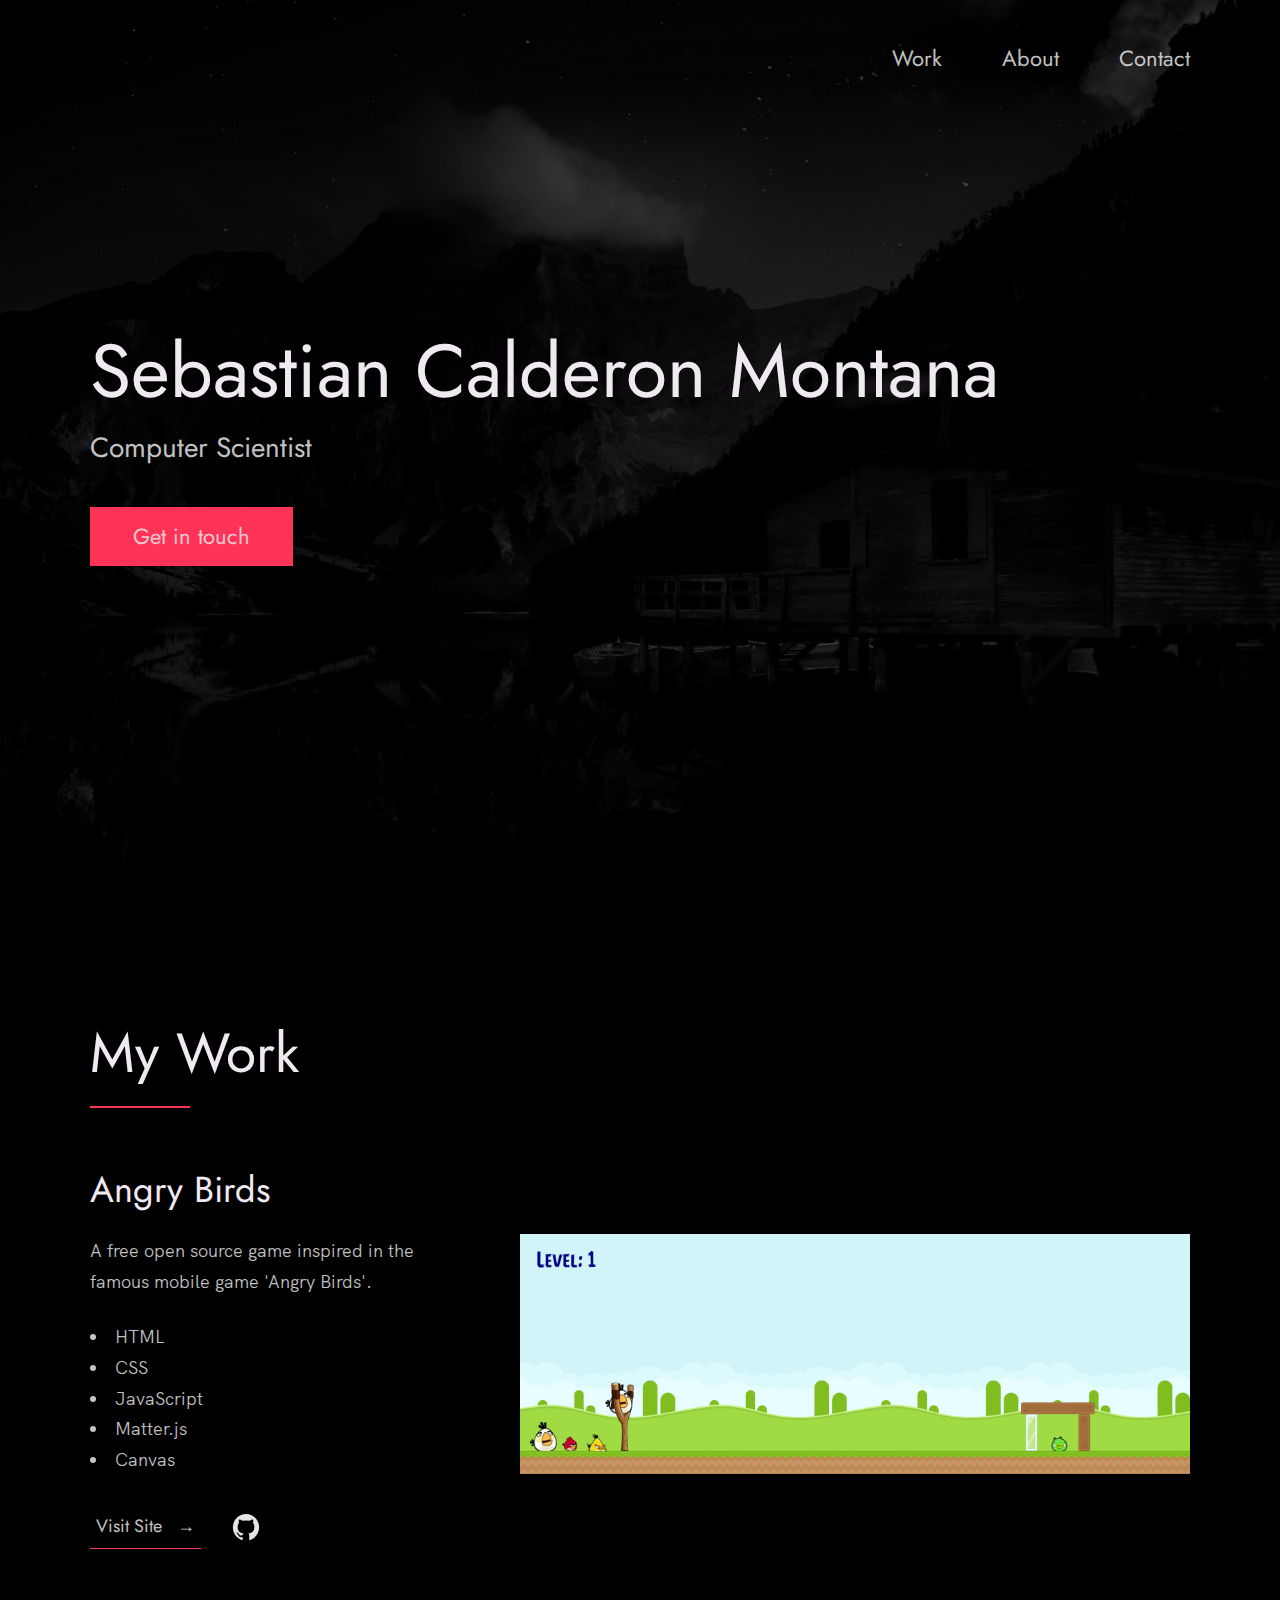
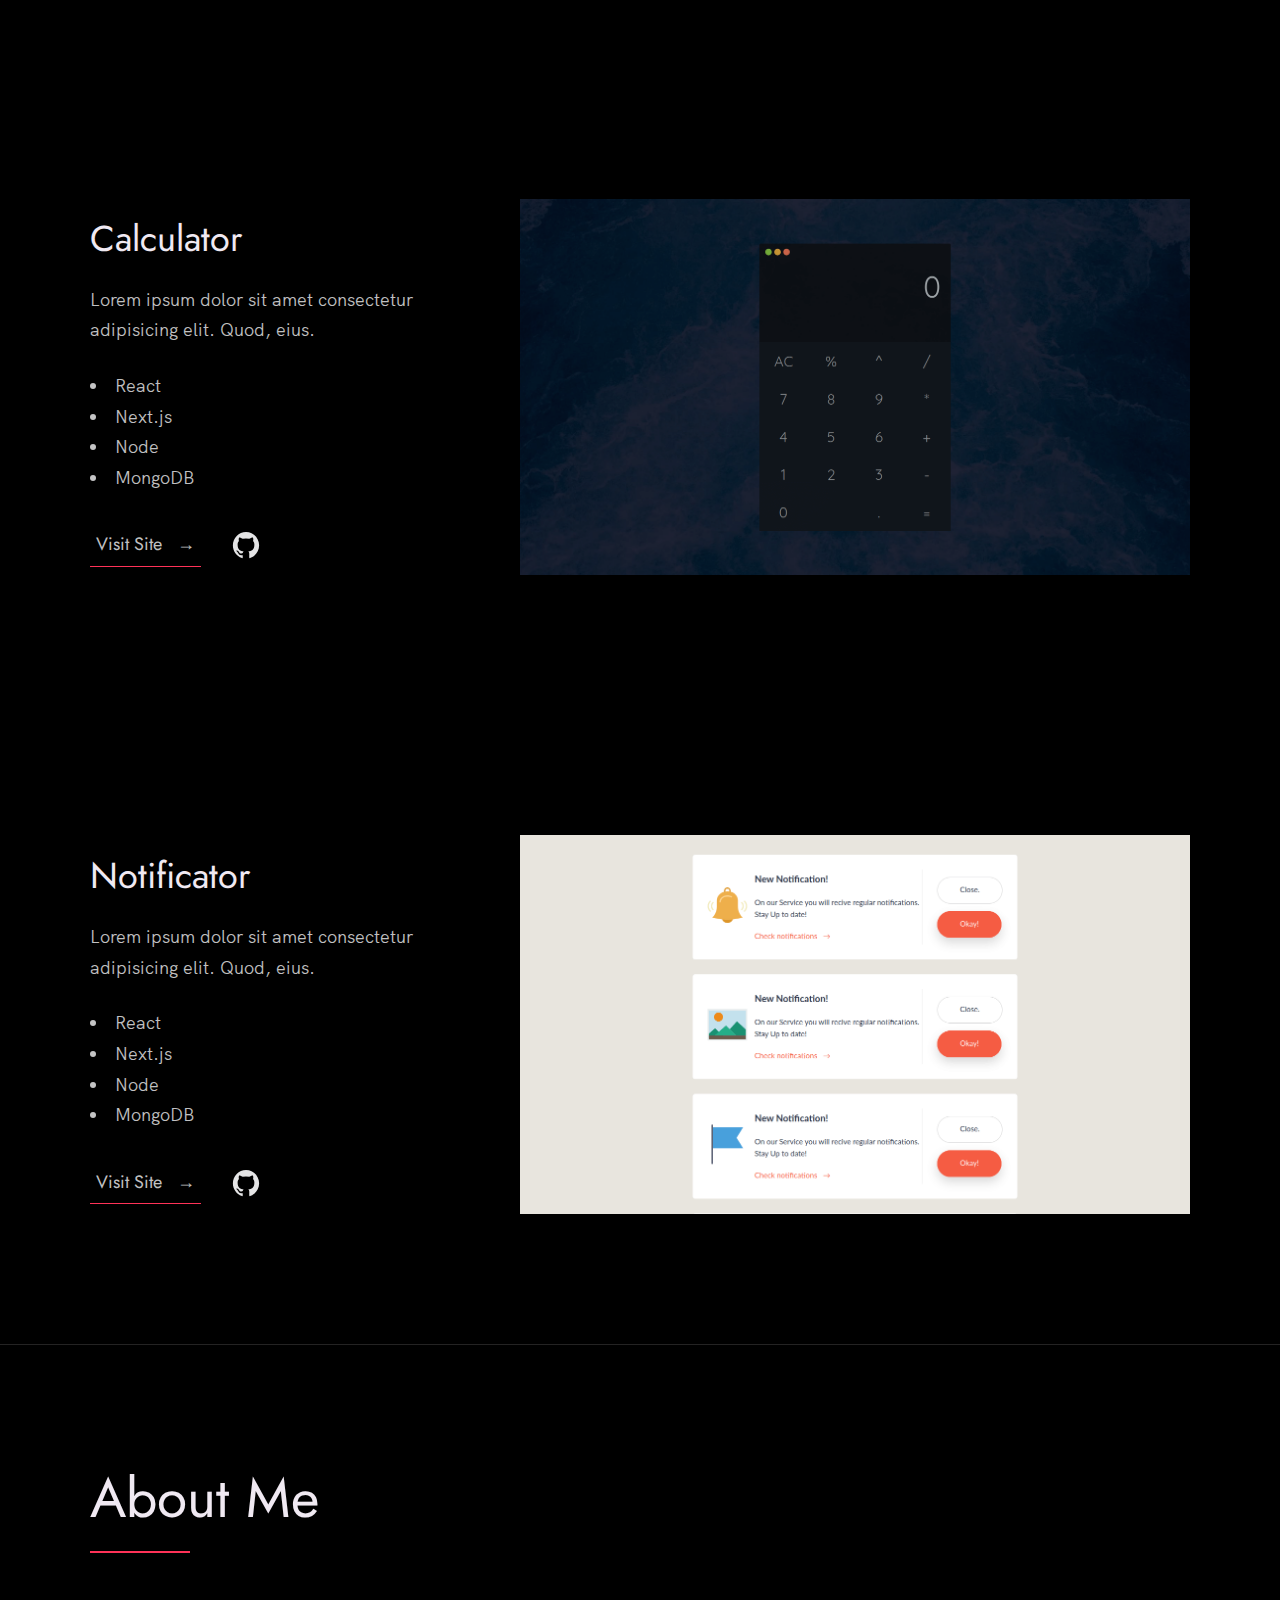
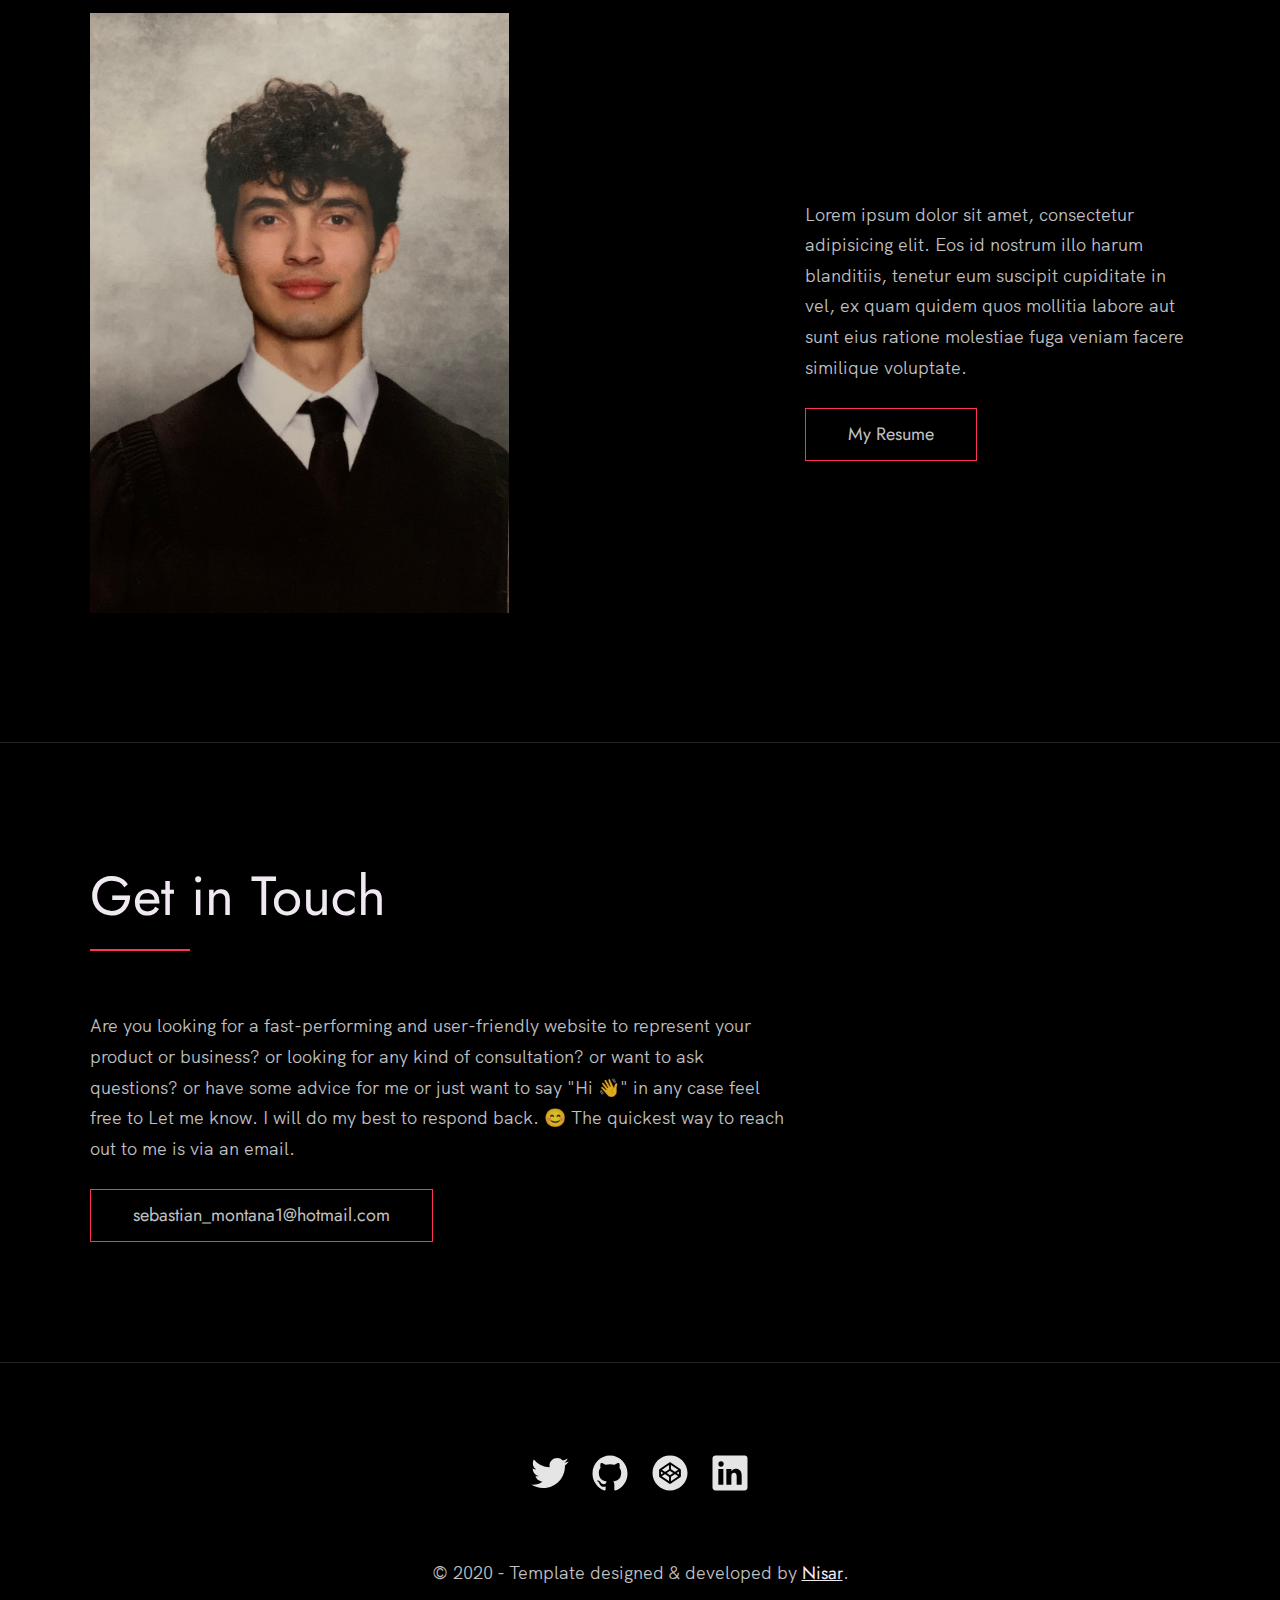
==== index.html @ 3c01c56a "portfolio started: -template chosen -first project is done" ====
<!-- 
  Hello 😊.

  This template is designed and developed by Nisar Hassan Naqvi
  for anyone to use for free or customize the way they like.

  Github Repo: https://github.com/nisarhassan12/portfolio-template/
  My Website: https://nisar.dev

  For business & inquires, contact me => syednisarhassan12@gmail.com
-->

<!--
  Follow the instructions written in comments to create your stunning portfolio
-->

<!DOCTYPE html>
<html lang="en">

<head>
  <meta charset="UTF-8" />
  <meta name="viewport" content="width=device-width, initial-scale=1.0" />
  <link rel="shortcut icon" type="image/png" href="./images/favicon.png" />

  <!-- Put your site title here -->
  <title>
    Sebastian Calderon Montana | Computer Scientist.
  </title>

  <meta name="description" content="Add small description of yourslef.">
  <!-- Add some coding keywords below, Ex: (React, CSS etc) -->
  <meta name="keywords" content="Put your name, skills and some coding keywords" />
  <link rel="stylesheet" href="index.css" />
</head>

<body>

  <!-- ***** Header ***** -->

  <header class="header" role="banner" id="top">
    <div class="row">
      <nav class="nav" role="navigation">
        <ul class="nav__items">
          <li class="nav__item"><a href="#work" class="nav__link">Work</a></li>
          <li class="nav__item">
            <a href="#about" class="nav__link">About</a>
          </li>
          <li class="nav__item">
            <a href="#contact" class="nav__link">Contact</a>
          </li>
        </ul>
      </nav>
    </div>
    <div class="header__text-box row">
      <div class="header__text">
        <h1 class="heading-primary">
          <!-- Replace the following name with your name -->
          <span>Sebastian Calderon Montana</span>
        </h1>
        <!-- Put a small paragraph about yourself -->
        <p>Computer Scientist</p>
        <a href="#contact" class="btn btn--pink">Get in touch</a>
      </div>
    </div>
  </header>

  <main role="main">

    <!-- ***** Work ***** -->

    <section class="work" id="work">
      <div class="row">
        <h2>My Work</h2>
        <div class="work__boxes">

          <!-- Each div with the work__box class is a project. -->

          <div class="work__box">
            <div class="work__text">
              <h3>Angry Birds</h3>
              <p>
                A free open source game inspired in the famous mobile game 'Angry Birds'.
              </p>
              <ul class="work__list">
                <li>HTML</li>
                <li>CSS</li>
                <li>JavaScript</li>
                <li>Matter.js</li>
                <li>Canvas</li>
              </ul>

              <div class="work__links">
                <a href="https://github.com/JAC-CS-Game-Programming-F24/5-angry-birds-sebas18pro/blob/main/README.md" target="_blank" class="link__text">
                  Visit Site <span>&rarr;</span>
                </a>
                <a href="https://github.com/JAC-CS-Game-Programming-F24/5-angry-birds-sebas18pro" title="View Source Code" target="_blank">
                  <img src="./images/github.svg" class="work__code" alt="GitHub">
                </a>
              </div>
            </div>
            <div class="work__image-box">
              <img src="./images/angrybirds/bird1.png" class="work__image" alt="Project 1" />
            </div>
          </div>

          <div class="work__box">
            <div class="work__text">
              <h3>Calculator</h3>
              <p>
                Lorem ipsum dolor sit amet consectetur adipisicing elit. Quod,
                eius.
              </p>
              <ul class="work__list">
                <li>React</li>
                <li>Next.js</li>
                <li>Node</li>
                <li>MongoDB</li>
              </ul>

              <div class="work__links">
                <a href="#" class="link__text">
                  Visit Site <span>&rarr;</span>
                </a>
                <a href="#">
                  <img src="./images/github.svg" class="work__code" title="View Source Code" alt="GitHub">
                </a>
              </div>
            </div>
            <div class="work__image-box">
              <img src="./images/project-2.png" class="work__image" alt="Project 2" />
            </div>
          </div>

          <div class="work__box">
            <div class="work__text">
              <h3>Notificator</h3>
              <p>
                Lorem ipsum dolor sit amet consectetur adipisicing elit. Quod,
                eius.
              </p>
              <ul class="work__list">
                <li>React</li>
                <li>Next.js</li>
                <li>Node</li>
                <li>MongoDB</li>
              </ul>

              <div class="work__links">
                <a href="#" class="link__text">
                  Visit Site <span>&rarr;</span>
                </a>
                <a href="#">
                  <img src="./images/github.svg" class="work__code" title="View Source Code" alt="GitHub">
                </a>
              </div>
            </div>
            <div class="work__image-box">
              <img src="./images/project-3.png" class="work__image" alt="Project 3" />
            </div>
          </div>
        </div>
      </div>
    </section>

   

    <!-- ***** About ***** -->

    <section class="about" id="about">
      <div class="row">
        <h2>About Me</h2>
        <div class="about__content">
          <div class="about__text">
            <!-- Replace the below paragraph with info about yourself -->
            <p>
              Lorem ipsum dolor sit amet, consectetur adipisicing elit. Eos id
              nostrum illo harum blanditiis, tenetur eum suscipit cupiditate
              in vel, ex quam quidem quos mollitia labore aut sunt eius
              ratione molestiae fuga veniam facere similique voluptate.
            </p>
            <!-- Provide a link to your resume -->
            <a href="#" class="btn">My Resume</a>
          </div>

          <div class="about__photo-container">
            <!-- Add a nice photo of yourself -->
            <img class="about__photo" src="./images/aboutme/sebas.jpg" alt="" height="600px"/>
          </div>
        </div>
      </div>
    </section>
  </main>

  <!-- ***** Contact ***** -->

  <section class="contact" id="contact">
    <div class="row">
      <h2>Get in Touch</h2>
      <div class="contact__info">
        <p>
          Are you looking for a fast-performing and user-friendly website to
          represent your product or business? or looking for any kind of
          consultation? or want to ask questions? or have some advice for me
          or just want to say "Hi 👋" in any case feel free to Let me know. I
          will do my best to respond back. 😊 The quickest way to reach out to
          me is via an email.
        </p>
        <!-- Replace the email with yours -->
        <a href="mailto:sebastian_montana1@hotmail.com" class="btn">sebastian_montana1@hotmail.com</a>
      </div>
    </div>
  </section>

  <!-- ***** Footer ***** -->

  <footer role="contentinfo" class="footer">
    <div class="row">
      <!-- Update the links to point to your accounts -->
      <ul class="footer__social-links">
        <li class="footer__social-link-item">
          <a href="https://twitter.com/nisarhassan12/" title="Link to Twitter Profile">
            <img src="./images/twitter.svg" class="footer__social-image" alt="Twitter">
          </a>
        </li>
        <li class="footer__social-link-item">
          <a href="https://github.com/nisarhassan12/" title="Link to Github Profile">
            <img src="./images/github.svg" class="footer__social-image" alt="Github">
          </a>
        </li>
        <li class="footer__social-link-item">
          <a href="https://codepen.io/nisar_hassan" title="Link to Codepen Profile">
            <img src="./images/codepen.svg" class="footer__social-image" alt="Codepen">
          </a>
        </li>
        <li class="footer__social-link-item">
          <a href=https://www.linkedin.com/in/nisar-hassan-naqvi-413466199/">
            <img src="./images/linkedin.svg" title="Link to Linkedin Profile" class="footer__social-image" alt="Linkedin">
          </a>
        </li>
      </ul>

      <!-- If you give me some credit by keeping the below paragraph, will be huge for me 😊 Thanks. -->
      <p>
        &copy; 2020 - Template designed & developed by <a href="https://nisar.dev" class="link">Nisar</a>.
      </p>
      <div class="footer__github-buttons">
        <iframe
          src="https://ghbtns.com/github-btn.html?user=nisarhassan12&repo=portfolio-template&type=watch&count=true"
          frameborder="0" scrolling="0" width="170" height="20" title="Watch Portfolio Template on GitHub">
        </iframe>
      </div>
    </div>
  </footer>

  <a href="#top" class="back-to-top" title="Back to Top">
    <img src="./images/arrow-up.svg" alt="Back to Top" class="back-to-top__image"/>
  </a>
  <script src="./index.js"></script>
</body>

</html>
---- index.css ----
/* --------------------------------------- */
/* ----- Basic Setup ----- */
/* --------------------------------------- */

@font-face {
    font-family: 'Hk Grotesk';
    font-style: normal;
    font-weight: 400;
    src: url('./fonts/HKGrotesk-Regular.woff') format('woff');
}

@font-face {
    font-family: 'Jost';
    font-style: normal;
    font-weight: 400;
    src: url('./fonts/Jost-Regular.ttf') format('woff');
}

* {
    margin: 0;
    padding: 0;
    box-sizing: inherit;
}

:root {
    --font-size-small: 1.8rem;
    --font-size-normal: 2.2rem;
    --font-size-medium: 2.8rem;
    --font-size-medium-1: 3.6rem;
    --font-size-large: 5.5rem;
    --font-size-huge: 7.5rem;
    --font-stack: 'Hk Grotesk', sans-serif;

    --line-height-normal: 1.7;
    --line-height-small: 1.2;

    --black: #000;
    --pink: #ff3258;
    --white: #f0e9f2;
    --white-1: #e5e5e6da;


    --container-max-width: 1180px;
    --container-normal-width: 800px;
    --container-medium-width: 700px; 
    --container-small-width: 500px;

    --gutter-huge: 12rem;
    --gutter-medium: 6rem;
    --gutter-normal: 3rem;
    --gutter-small-1: 2.5rem;
    --gutter-small: 2rem;

    --border-light: 1px solid rgb(36, 35, 35);
}

html {
    font-size: 62.5%; /* (16/10)*100 = 62.5% => 1rem = 10px */
    box-sizing: border-box;
    scroll-behavior: smooth;
}

@media(max-width: 1000px) {
    html {
        font-size: 52%;
    }
}

body {
    font-size: var(--font-size-small);
    font-family: var(--font-stack);
    font-weight: 400;
    color: var(--white-1);
    line-height: var(--line-height-normal);
    background: var(--black);
    overflow-x: hidden;
}

.row {
    max-width: var(--container-max-width);
    margin: 0 auto;
}

@media(max-width: 1340px) {
    .row {
        max-width: 1100px;
    }
}

@media(max-width: 1240px) {
    .row {
        padding: 0 var(--gutter-medium);
    }
}

@media(max-width: 600px) {
    .row {
        padding: 0 var(--gutter-normal);
    }
}

@media(max-width: 600px) {
    .row {
        padding: 0 var(--gutter-small);
    }
}

section {
    padding: var(--gutter-huge) 0;
    border-bottom: var(--border-light);
}

img {
    object-fit: contain;
    max-width: 100%;
}

/* --------------------------------------- */
/* ----- Headlines and Paragraphs ----- */
/* --------------------------------------- */

h1,
h2,
h3 {
    font-family: 'Jost', sans-serif;
    font-weight: 400;
    line-height: var(--line-height-small);
    color: var(--white);
}

.heading-primary {
    line-height: 1;
    font-size: var(--font-size-huge);
    font-weight: 400;
}

@media(max-width: 900px) {
    .heading-primary {
        font-size: 6.5rem;
    }
}

h2 {
    font-size: var(--font-size-large);
    margin-bottom: var(--gutter-medium);
}

h2::after {
    content: '';
    display: block;
    height: 2px;
    width: 10rem;
    background: var(--pink);
    margin: var(--gutter-small) 0;
}

h3 {
    font-size: var(--font-size-medium-1);
    margin-bottom: var(--gutter-small);
}

@media(max-width: 500px) {
    .heading-primary {
        font-size: var(--font-size-large);
    }

    h2 {
        font-size: var(--font-size-medium-1);
    }

    h3 {
        font-size: var(--font-size-medium);
    }
}

p {
    margin: var(--gutter-small-1) 0;
}

@media(max-width: 900px) {
    p { 
        max-width: var(--container-small-width);
    }
}

/* --------------------------------------- */
/* ----- Buttons and Links ----- */
/* --------------------------------------- */

a {
    color: var(--white);
    font-weight: 400;
    font-family: 'Jost', sans-serif;
    transition: all .2s;
    outline: 2px solid transparent;
}

::-moz-focus-inner {
    border: 0;
}

button:focus,
a:focus {
    outline: 2px solid var(--pink);
}

body:not(.user-is-tabbing) button:focus,
body:not(.user-is-tabbing) a:focus {
    outline: none;
}

.link:hover {
    color: var(--pink);
}

.btn {
    position: relative;
    display: inline-block;
    padding: 1rem 4.2rem;
    text-decoration: none;
    color: inherit;
    border: 1px solid  var(--pink);
    font-weight: 400;
}

.btn:focus {
    outline: none;
}

.btn::after {
    content: '';
    display: block;
    position: absolute;
    top: 0;
    left: 0;
    right: 100%;
    background: var(--white);
    height: 100%;
    z-index: -1;
    transition: all 0.2s cubic-bezier(1, 0.68, 0.16, 0.9);
}

.btn:hover::after,
.btn:focus::after {
    right: 0;
    background: var(--pink);
}

.btn--pink {
    background: var(--pink);
    transition: all 0.2s;
}

.btn--pink::after {
    display: none;
}

.btn--pink:hover,
.btn--pink:focus {
    background: transparent;
}

.link__text {
    position: relative;
    display: inline-block;
    padding: .6rem;
    color: inherit;
    text-decoration: none;
    border-bottom: 1px solid var(--pink);
}

.link__text::after {
    content: '';
    display: block;
    position: absolute;
    top: 0;
    left: 0;
    right: 100%;
    background: var(--white);
    height: 100%;
    z-index: -1;
    transition: all 0.2s cubic-bezier(1, 0.68, 0.16, 0.9);
}

.link__text:focus {
    outline: none;
}

.link__text:hover::after,
.link__text:focus:after {
    right: 0;
    background: var(--pink);
}

.link__text span {
    padding-left: 1rem;
    font-family: sans-serif;
}

/* ----- Back to Top ----- */

.back-to-top {
    position: fixed;
    bottom: 4rem;
    right: 4rem;
    display: flex;
    justify-content: center;
    align-items: center;
    height: 5.5rem;
    width: 5.5rem;
    background-color: var(--pink);
    border-radius: 50%;
    z-index: 10;
    visibility: hidden;
    transition: all .4s;
}

.back-to-top__image {
    height: 70%;
}

@media(max-width: 900px) {
    .back-to-top {
        right: 2rem;
    }
}

@media(max-width: 500px) {
    .back-to-top {
        right: 1rem;
    }
}

/* --------------------------------------- */
/* ----- Navigation ----- */
/* --------------------------------------- */

.nav {
    display: flex;
    justify-content: flex-end;
    padding: var(--gutter-normal) 0;
}

.nav__items {
    display: flex;
    list-style: none;
}

.nav__item:not(:last-child) {
    margin-right: var(--gutter-medium);
}

@media(max-width: 500px) {
    .nav {
        justify-content: center;
    }
}

@media(max-width: 400px) {
    .nav__item:not(:last-child) {
        margin-right: var(--gutter-normal);
    }
}

@media(max-width: 300px) {
    .nav {
        font-size: var(--font-size-small);
    }
}

.nav__link {
    position: relative;
    display: inline-block;
    padding: 1rem 0;
    text-decoration: none;
    color: inherit;
    transition: all .2s;
}

.nav__link::after {
    content: '';
    position: absolute;
    bottom: 0;
    left: 0;
    right: 100%;
    display: inline-block;
    height: 1rem;
    background: var(--white);
    transition: all 0.25s cubic-bezier(1, 0.68, 0.16, 0.9);
}

.nav__link:hover {
    color: var(--pink);
}

.nav__link:hover::after {
    right: 0;
    height: 2px;
    background: var(--pink);
}

/* --------------------------------------- */
/* ----- Header ----- */
/* --------------------------------------- */

.header {
    background: linear-gradient(rgba(0,0,0, .1), rgba(0,0,0, .4)), 
        url('./images/header.jpg');
    height: 100vh;
    background-size: cover;
    background-position: center;
    background-attachment: fixed;
    font-size: var(--font-size-normal);
}

.header__text {
    position: absolute;
    top: 50%;
    transform: translateY(-50%);
}

.header__text p {
    margin: 1.5rem 0 3.5rem;
    max-width: var(--container-medium-width);
    font-family: 'Jost', sans-serif;
    font-size: var(--font-size-medium);
}

@media(max-width: 500px) {
    .header {
        text-align: center;
    }

    .header__text p {
        transform: scale(.8);
    }
}

/* --------------------------------------- */
/* ----- Work ----- */
/* --------------------------------------- */

.work__box {
    display: flex;
    align-items: center;
}

@media(max-width: 900px) {
    .work__box {
        align-items: initial;
        flex-direction: column-reverse;
    }
}

.work__box:not(:last-child) {
    margin-bottom: 25rem;
}

@media(max-width: 500px) {
    .work__box:not(:last-child) {
        margin-bottom: 20rem;
    }
}

.work__links {
    display: flex;
    align-items: center;
}

.work__text {
    flex: 0 0 30%;
}

.work__list {
    /* list-style-type: square; */
    list-style-position: inside;
    margin-bottom: var(--gutter-normal);
}

.work__code {
    display: block;
    height: 3rem;
    margin-left: var(--gutter-normal);
    transition: all .3s;
}

.work__code:hover {
    transform: scale(1.2);
}

.work__image-box {
    margin-bottom: var(--gutter-normal);
}

@media(min-width: 901px) {
    .work__image-box {
        flex: 1;
        margin: 0 0 0 10rem;
    }
}

@media(max-width: 900px) {
    .work__code {
        height: 4rem;
    }
}

/* --------------------------------------- */
/* ----- Clients ----- */
/* --------------------------------------- */

.client__logos {
    display: flex;
    justify-content: space-between;
    filter: invert(100%) grayscale(100%) opacity(.8);
}

.client__logo {
    height: 6.5rem;
    max-width: 18rem;
}

@media(max-width: 1240px) {
    .client__logos {
        overflow-x: scroll;
        padding: var(--gutter-normal);
    }

    .client__logo:not(:last-of-type) {
        margin-right: var(--gutter-medium);
    }
}

/* --------------------------------------- */
/* ----- About ----- */
/* --------------------------------------- */

.about__content {
    display: flex;
    flex-direction: row-reverse;
    align-items: center;
}

@media(max-width: 900px) {
    .about__content {
        flex-direction: column-reverse;
        align-items: initial;
    }
}

.about__photo-container {
    margin-bottom: var(--gutter-normal);
}

@media(min-width: 901px) {
    .about__text {
        flex: 0 0 35%;
    }
    
    .about__photo-container {
        flex: 1;
        margin: 0 var(--gutter-huge) 0 0;
    }
}

/* --------------------------------------- */
/* ----- Contact ----- */
/* --------------------------------------- */

.contact__info {
    max-width: var(--container-medium-width);
}

/* --------------------------------------- */
/* ----- Footer ----- */
/* --------------------------------------- */

.footer {
    text-align: center;
    padding: var(--gutter-medium) 0 var(--gutter-normal);
}

.footer__social-links {
    display: flex;
    justify-content: center;
    padding: var(--gutter-normal) 0;
    list-style: none;
}

.footer__social-link-item:not(:last-of-type) {
    margin-right: var(--gutter-small);
}

.footer__social-image {
    height: 4rem;
}

.footer__github-buttons {
    display: flex;
    justify-content: center;
}

.footer__github-buttons iframe {
    height: 2.5rem;
    width: 84px;
    transform: translateY(3px);
}

@media(max-width: 500px) {
    .footer {
        padding: var(--gutter-medium) 0;
    } 
}
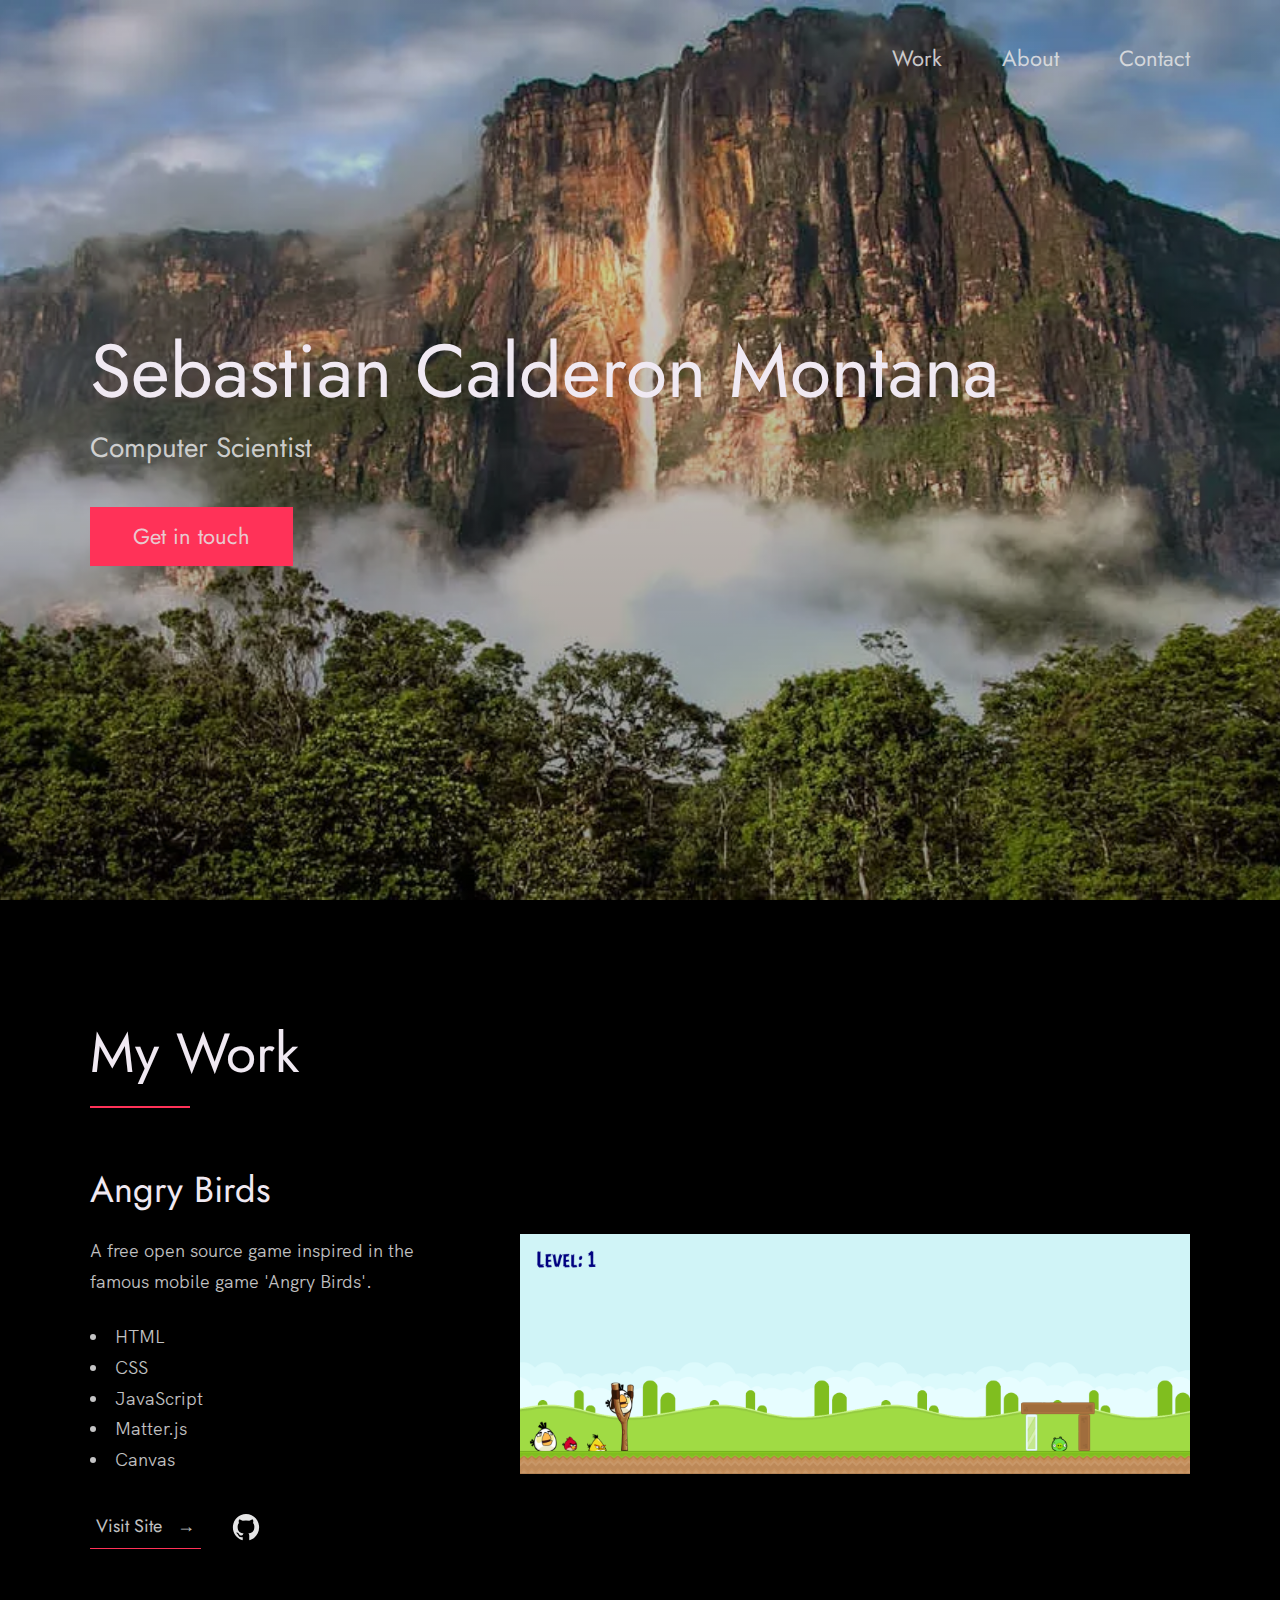
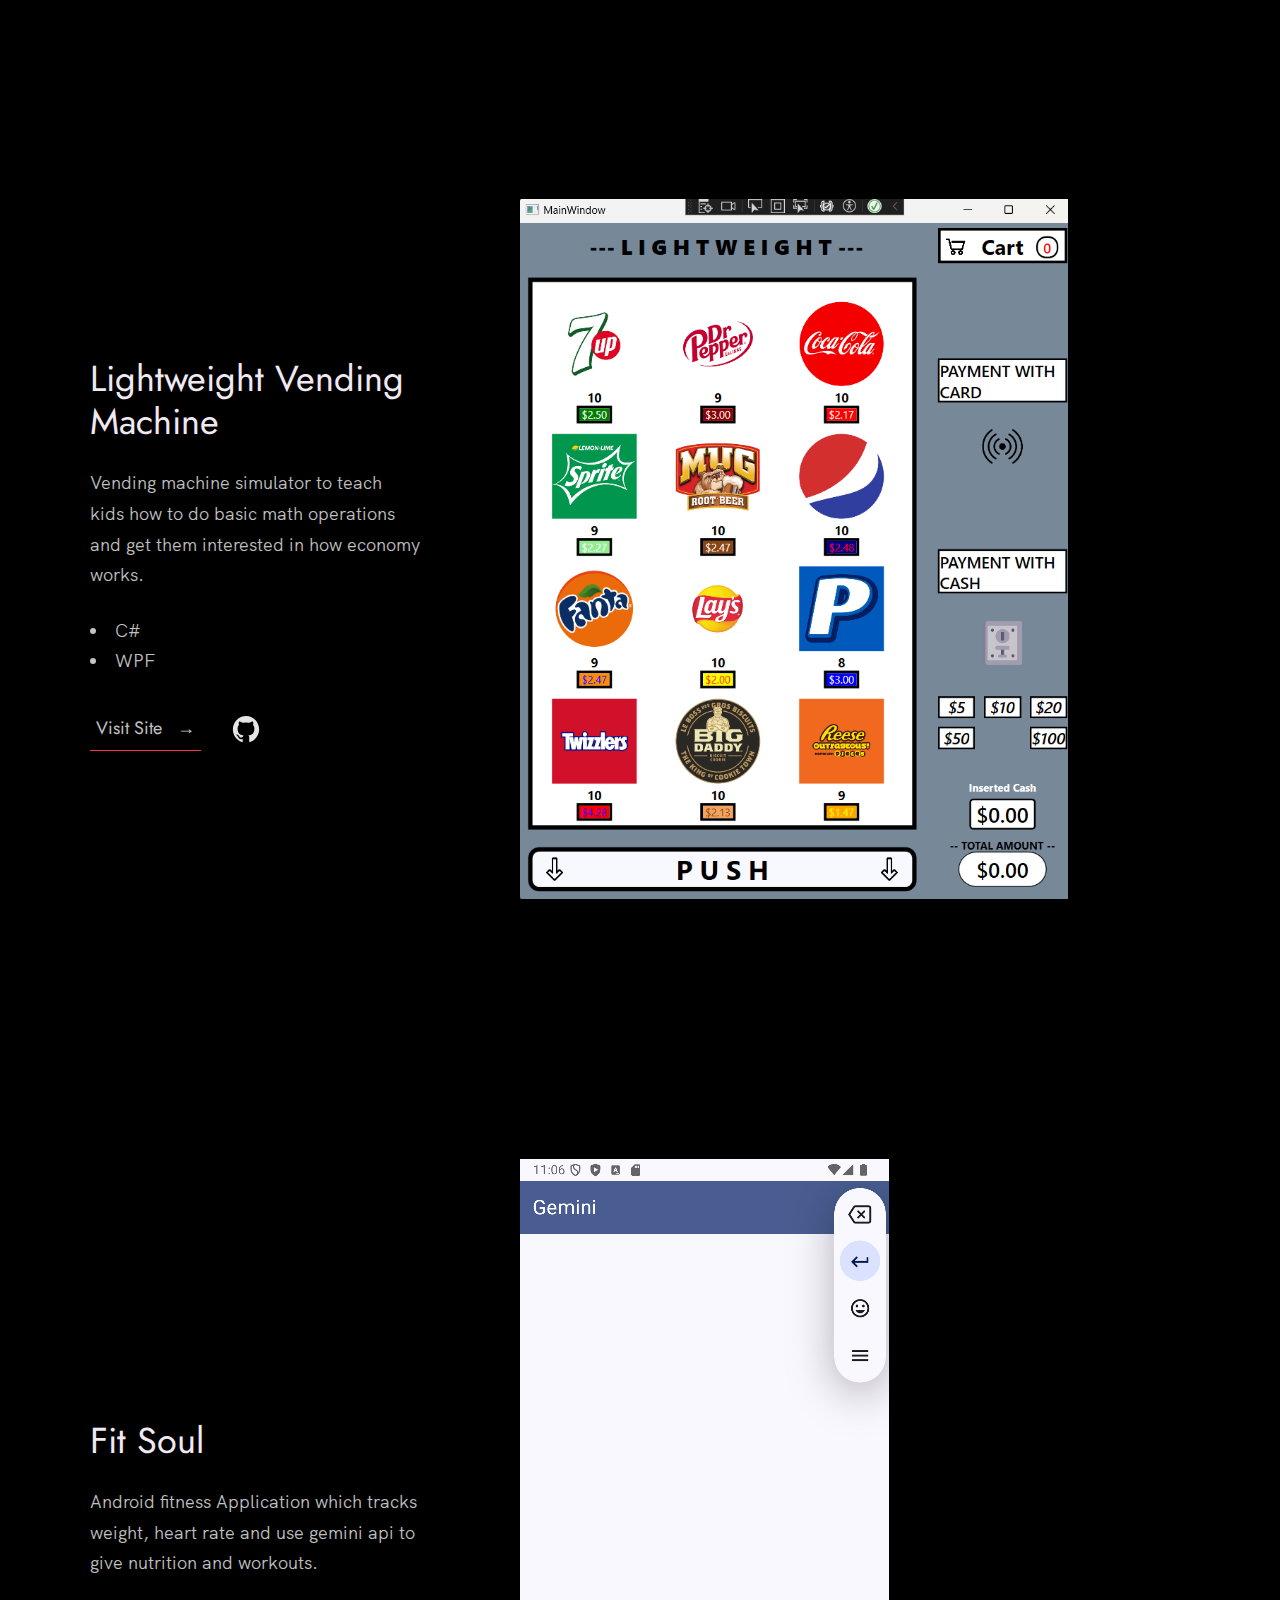
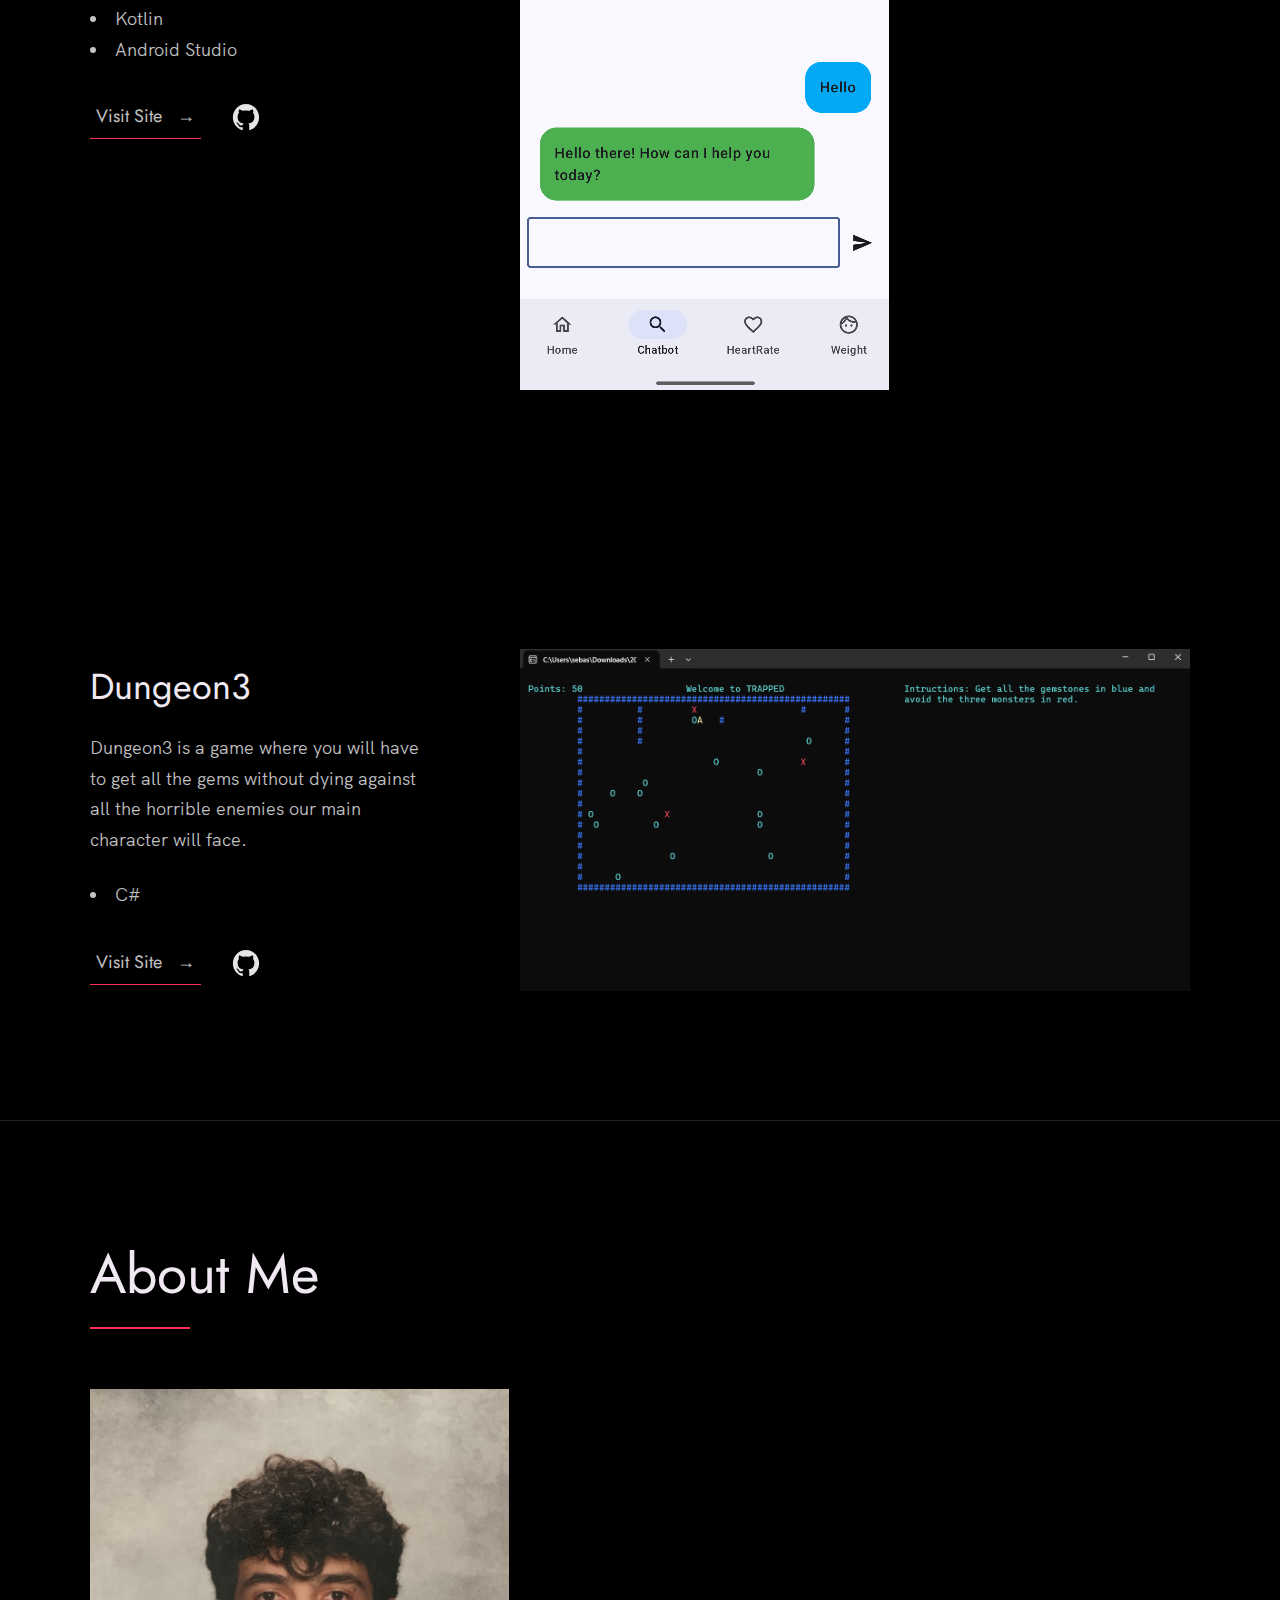
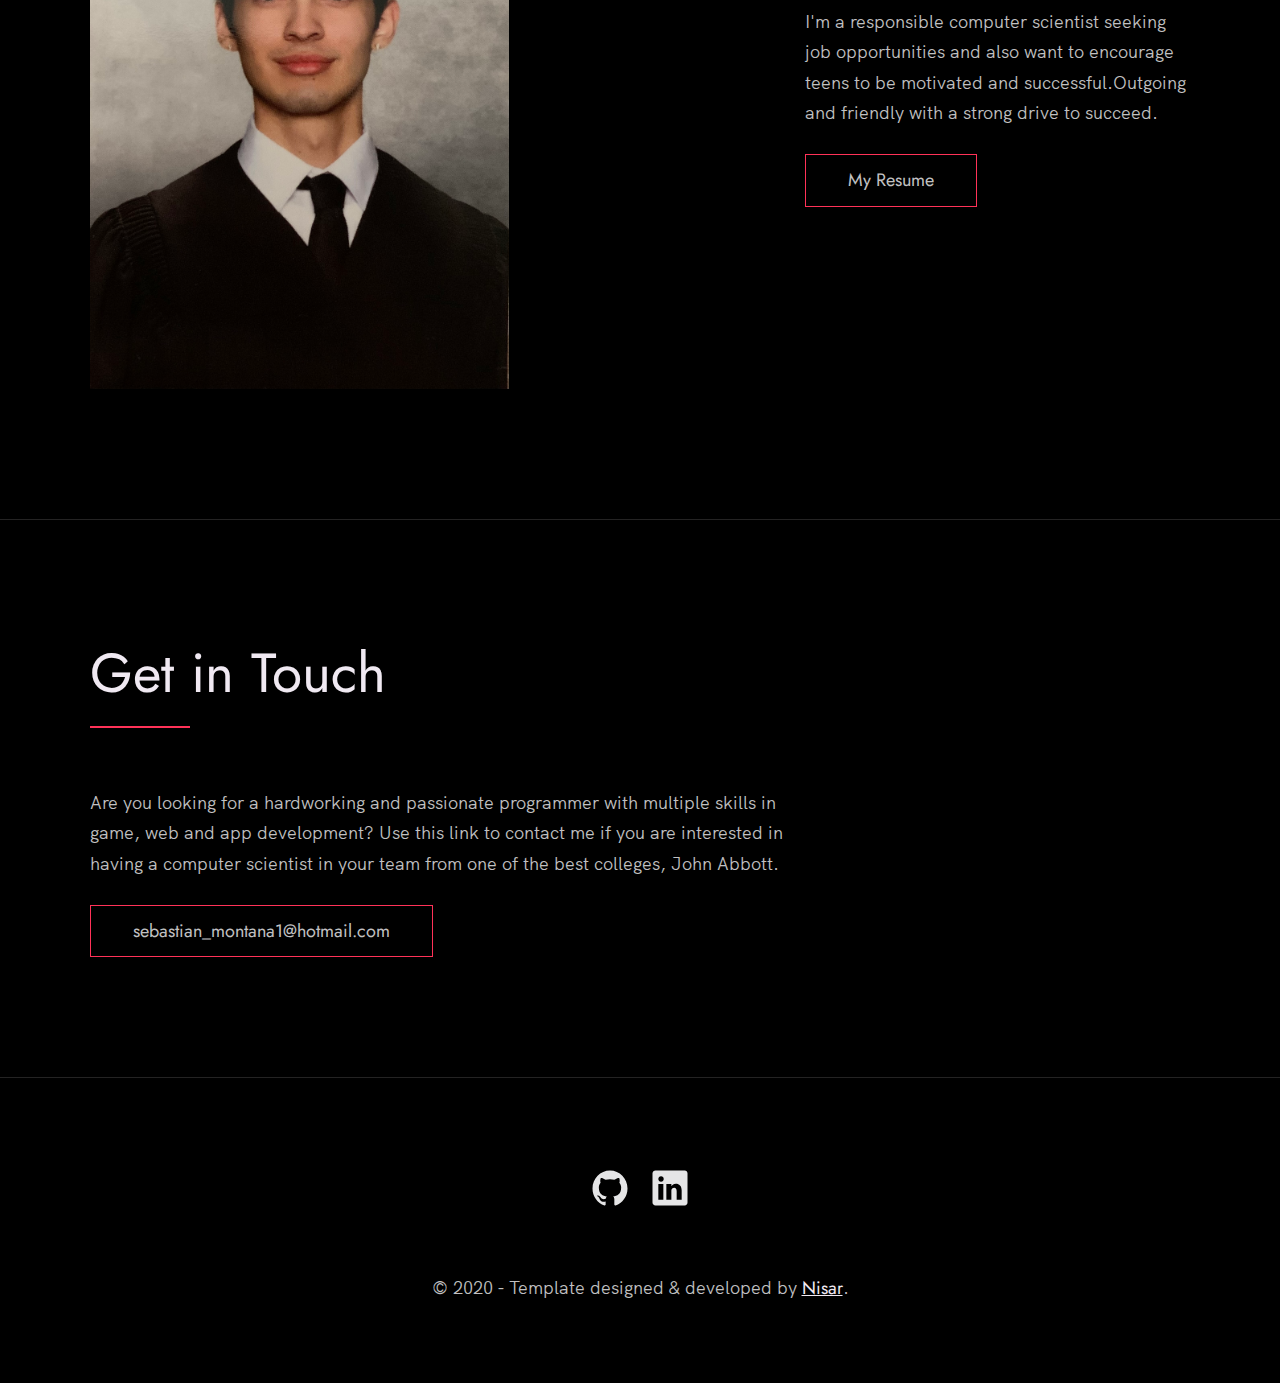
==== commit c9c3a41f: "portfolio is done" ====
--- a/index.html
+++ b/index.html
@@ -90,10 +90,10 @@
               </ul>
 
               <div class="work__links">
-                <a href="https://github.com/JAC-CS-Game-Programming-F24/5-angry-birds-sebas18pro/blob/main/README.md" target="_blank" class="link__text">
-                  Visit Site <span>&rarr;</span>
-                </a>
-                <a href="https://github.com/JAC-CS-Game-Programming-F24/5-angry-birds-sebas18pro" title="View Source Code" target="_blank">
+                <a href="https://github.com/sebas18pro/5-angry-birds-sebas18pro-main/blob/main/README.md" target="_blank" class="link__text">
+                  Visit Site <span>&rarr;</span>
+                </a>
+                <a href="https://github.com/sebas18pro/5-angry-birds-sebas18pro-main" title="View Source Code" target="_blank">
                   <img src="./images/github.svg" class="work__code" alt="GitHub">
                 </a>
               </div>
@@ -105,57 +105,76 @@
 
           <div class="work__box">
             <div class="work__text">
-              <h3>Calculator</h3>
-              <p>
-                Lorem ipsum dolor sit amet consectetur adipisicing elit. Quod,
-                eius.
-              </p>
-              <ul class="work__list">
-                <li>React</li>
-                <li>Next.js</li>
-                <li>Node</li>
-                <li>MongoDB</li>
-              </ul>
-
-              <div class="work__links">
-                <a href="#" class="link__text">
-                  Visit Site <span>&rarr;</span>
-                </a>
-                <a href="#">
+              <h3>Lightweight Vending Machine</h3>
+              <p>
+                Vending machine simulator to teach kids how to do basic math operations and get them interested in how economy works.
+              </p>
+              <ul class="work__list">
+                <li>C#</li>
+                <li>WPF</li>
+              </ul>
+
+              <div class="work__links">
+                <a href="https://github.com/sebas18pro/VendingMachineGUI/blob/master/README.md" class="link__text">
+                  Visit Site <span>&rarr;</span>
+                </a>
+                <a href="https://github.com/sebas18pro/VendingMachineGUI/tree/master">
                   <img src="./images/github.svg" class="work__code" title="View Source Code" alt="GitHub">
                 </a>
               </div>
             </div>
             <div class="work__image-box">
-              <img src="./images/project-2.png" class="work__image" alt="Project 2" />
-            </div>
-          </div>
-
-          <div class="work__box">
-            <div class="work__text">
-              <h3>Notificator</h3>
-              <p>
-                Lorem ipsum dolor sit amet consectetur adipisicing elit. Quod,
-                eius.
-              </p>
-              <ul class="work__list">
-                <li>React</li>
-                <li>Next.js</li>
-                <li>Node</li>
-                <li>MongoDB</li>
-              </ul>
-
-              <div class="work__links">
-                <a href="#" class="link__text">
-                  Visit Site <span>&rarr;</span>
-                </a>
-                <a href="#">
+              <img src="./images/vendingmachine/main1.png" class="work__image" alt="Project 2" height="700" />
+            </div>
+          </div>
+
+          <div class="work__box">
+            <div class="work__text">
+              <h3>Fit Soul</h3>
+              <p>
+                Android fitness Application which tracks weight, heart rate and use gemini api to give nutrition and workouts.
+              </p>
+              <ul class="work__list">
+                <li>Kotlin</li>
+                <li>Android Studio</li>
+              </ul>
+
+              <div class="work__links">
+                <a href="https://github.com/sebas18pro/Fit_Soul/blob/main/README.md" class="link__text">
+                  Visit Site <span>&rarr;</span>
+                </a>
+                <a href="https://github.com/sebas18pro/Fit_Soul">
                   <img src="./images/github.svg" class="work__code" title="View Source Code" alt="GitHub">
                 </a>
               </div>
             </div>
             <div class="work__image-box">
-              <img src="./images/project-3.png" class="work__image" alt="Project 3" />
+              <img src="./images/fitsoul/gemini.png" class="work__image" alt="Project 3" />
+            </div>
+          </div>
+
+
+          <div class="work__box">
+            <div class="work__text">
+              <h3>Dungeon3</h3>
+              <p>
+                Dungeon3 is a game where you will have to get all the gems without dying against all the horrible enemies our main character will face.
+              </p>
+              <ul class="work__list">
+                <li>C#</li>
+              </ul>
+
+              <div class="work__links">
+                <a href="https://github.com/sebas18pro/game3/tree/master" class="link__text">
+                  Visit Site <span>&rarr;</span>
+                </a>
+                <a href="https://github.com/sebas18pro/game3">
+                  <img src="./images/github.svg" class="work__code" title="View Source Code" alt="GitHub">
+                </a>
+              </div>
+            </div>
+            <div class="work__image-box">
+              <img src="./images/dungeon3/dun.png" class="work__image" alt="Project 4" />
             </div>
           </div>
         </div>
@@ -173,13 +192,10 @@
           <div class="about__text">
             <!-- Replace the below paragraph with info about yourself -->
             <p>
-              Lorem ipsum dolor sit amet, consectetur adipisicing elit. Eos id
-              nostrum illo harum blanditiis, tenetur eum suscipit cupiditate
-              in vel, ex quam quidem quos mollitia labore aut sunt eius
-              ratione molestiae fuga veniam facere similique voluptate.
+              I'm a responsible computer scientist seeking job opportunities and also want to encourage teens to be motivated and successful.Outgoing and friendly with a strong drive to succeed.
             </p>
             <!-- Provide a link to your resume -->
-            <a href="#" class="btn">My Resume</a>
+            <a href="CalderonSebastian(1).pdf" class="btn">My Resume</a>
           </div>
 
           <div class="about__photo-container">
@@ -198,12 +214,7 @@
       <h2>Get in Touch</h2>
       <div class="contact__info">
         <p>
-          Are you looking for a fast-performing and user-friendly website to
-          represent your product or business? or looking for any kind of
-          consultation? or want to ask questions? or have some advice for me
-          or just want to say "Hi 👋" in any case feel free to Let me know. I
-          will do my best to respond back. 😊 The quickest way to reach out to
-          me is via an email.
+          Are you looking for a hardworking and passionate programmer with multiple skills in game, web and app development? Use this link to contact me if you are interested in having a computer scientist in your team from one of the best colleges, John Abbott.
         </p>
         <!-- Replace the email with yours -->
         <a href="mailto:sebastian_montana1@hotmail.com" class="btn">sebastian_montana1@hotmail.com</a>
@@ -217,23 +228,15 @@
     <div class="row">
       <!-- Update the links to point to your accounts -->
       <ul class="footer__social-links">
+       
         <li class="footer__social-link-item">
-          <a href="https://twitter.com/nisarhassan12/" title="Link to Twitter Profile">
-            <img src="./images/twitter.svg" class="footer__social-image" alt="Twitter">
-          </a>
-        </li>
-        <li class="footer__social-link-item">
-          <a href="https://github.com/nisarhassan12/" title="Link to Github Profile">
+          <a href="https://github.com/sebas18pro" title="Link to Github Profile">
             <img src="./images/github.svg" class="footer__social-image" alt="Github">
           </a>
         </li>
+    
         <li class="footer__social-link-item">
-          <a href="https://codepen.io/nisar_hassan" title="Link to Codepen Profile">
-            <img src="./images/codepen.svg" class="footer__social-image" alt="Codepen">
-          </a>
-        </li>
-        <li class="footer__social-link-item">
-          <a href=https://www.linkedin.com/in/nisar-hassan-naqvi-413466199/">
+          <a href="https://www.linkedin.com/in/nisar-hassan-naqvi-413466199/">
             <img src="./images/linkedin.svg" title="Link to Linkedin Profile" class="footer__social-image" alt="Linkedin">
           </a>
         </li>
--- a/index.css
+++ b/index.css
@@ -405,7 +405,7 @@
 
 .header {
     background: linear-gradient(rgba(0,0,0, .1), rgba(0,0,0, .4)), 
-        url('./images/header.jpg');
+        url('./images/angelfall.png');
     height: 100vh;
     background-size: cover;
     background-position: center;
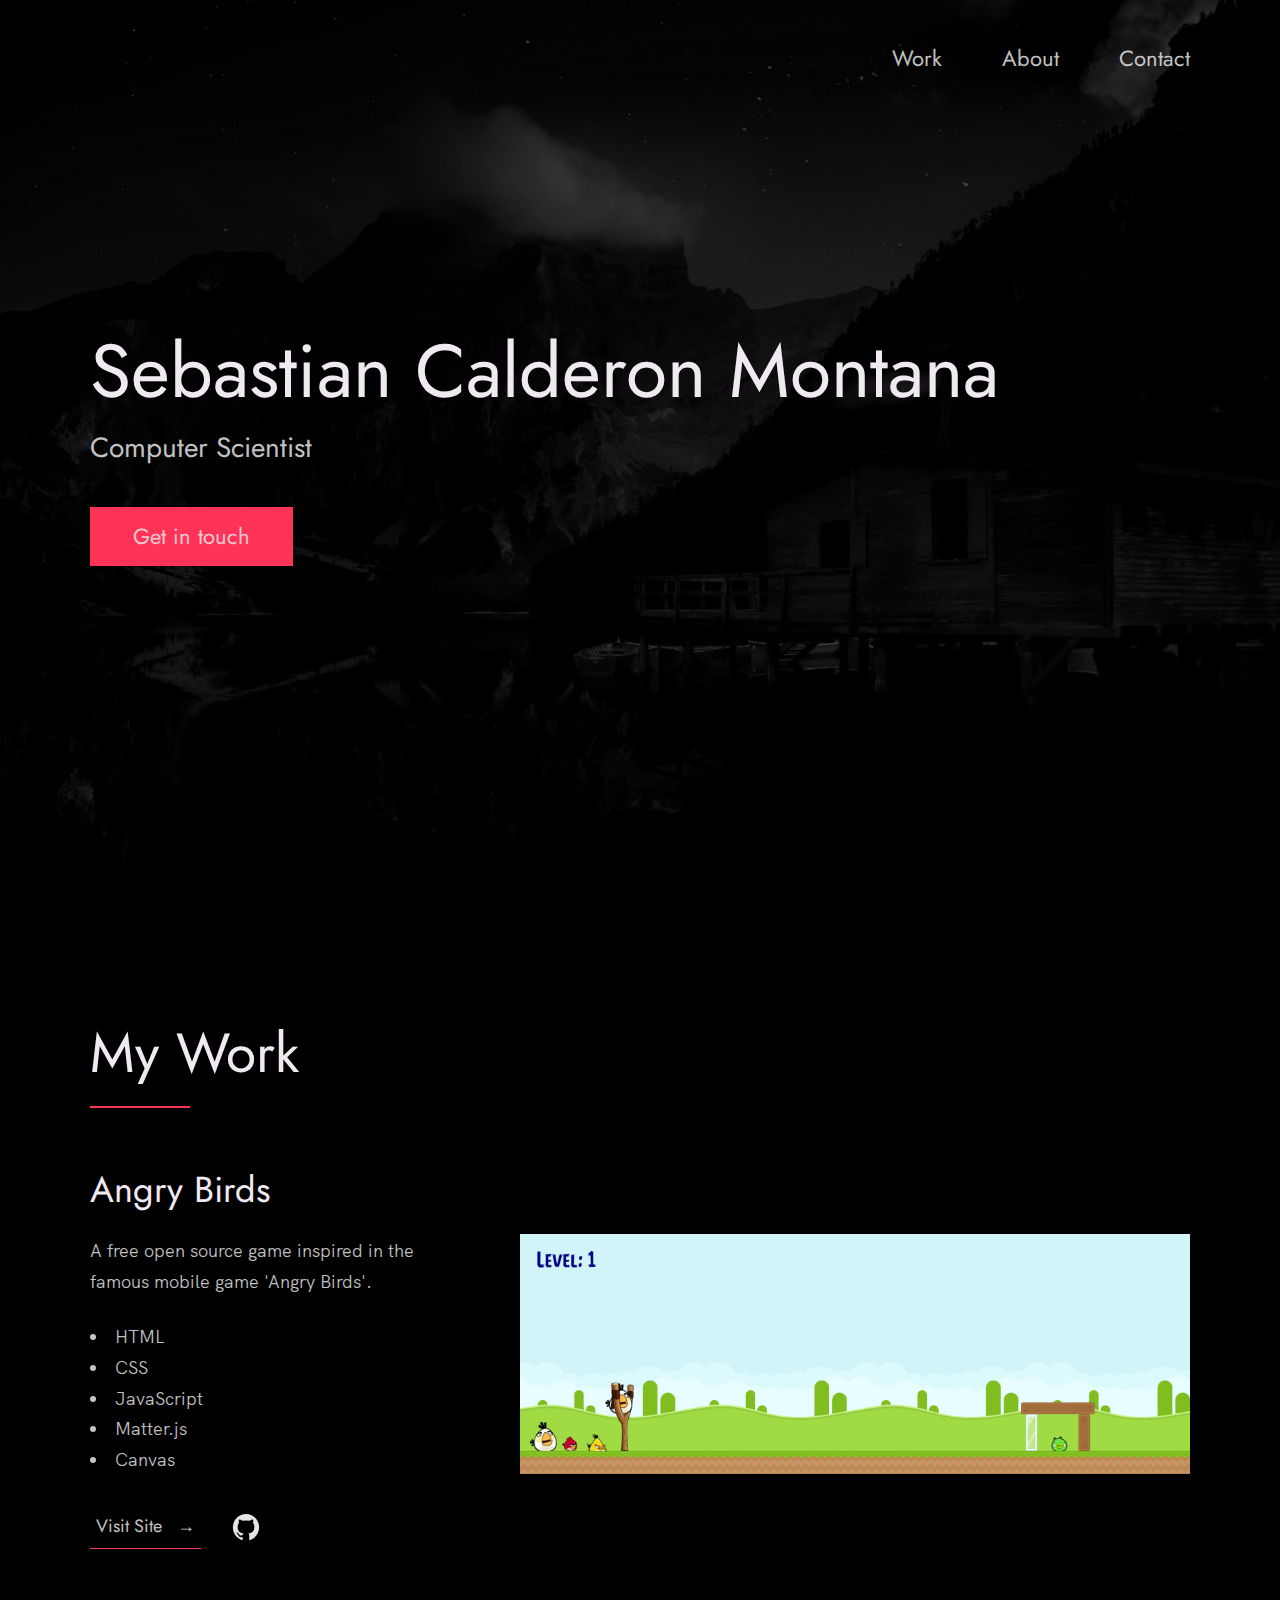
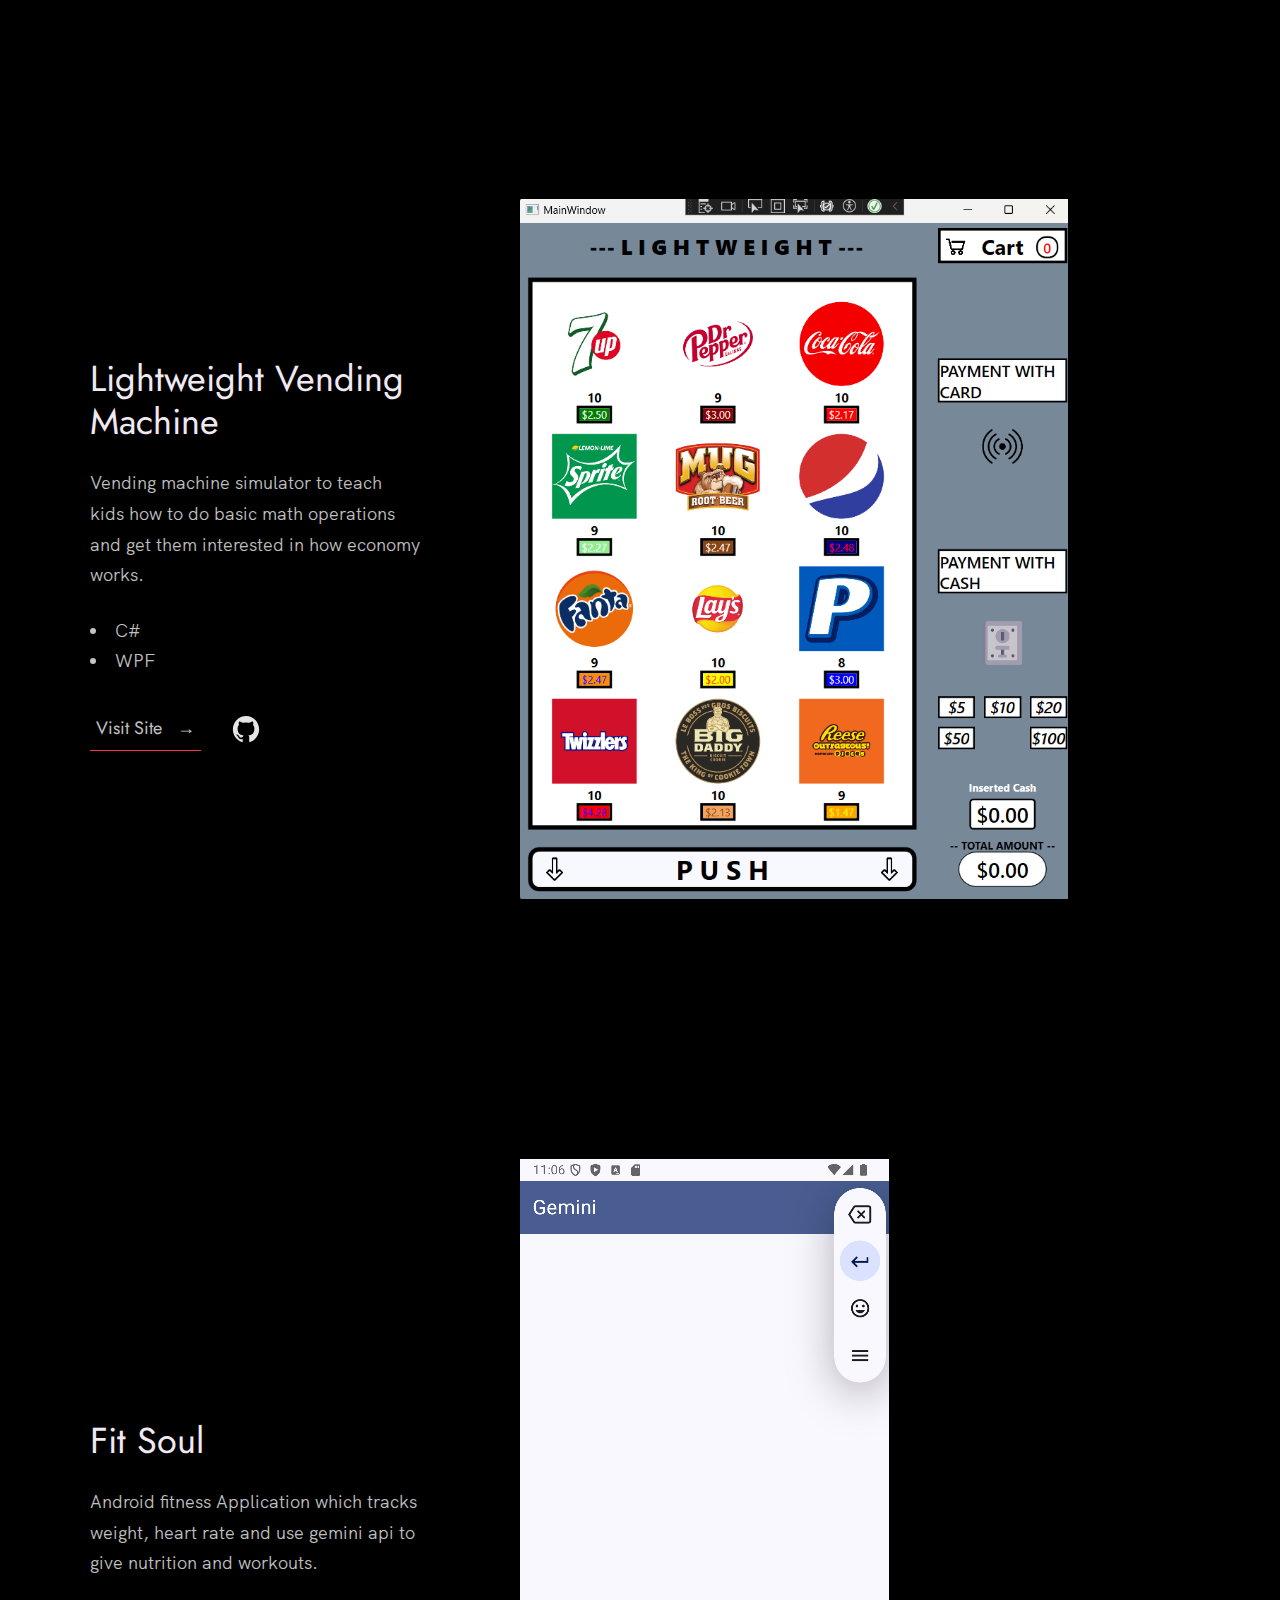
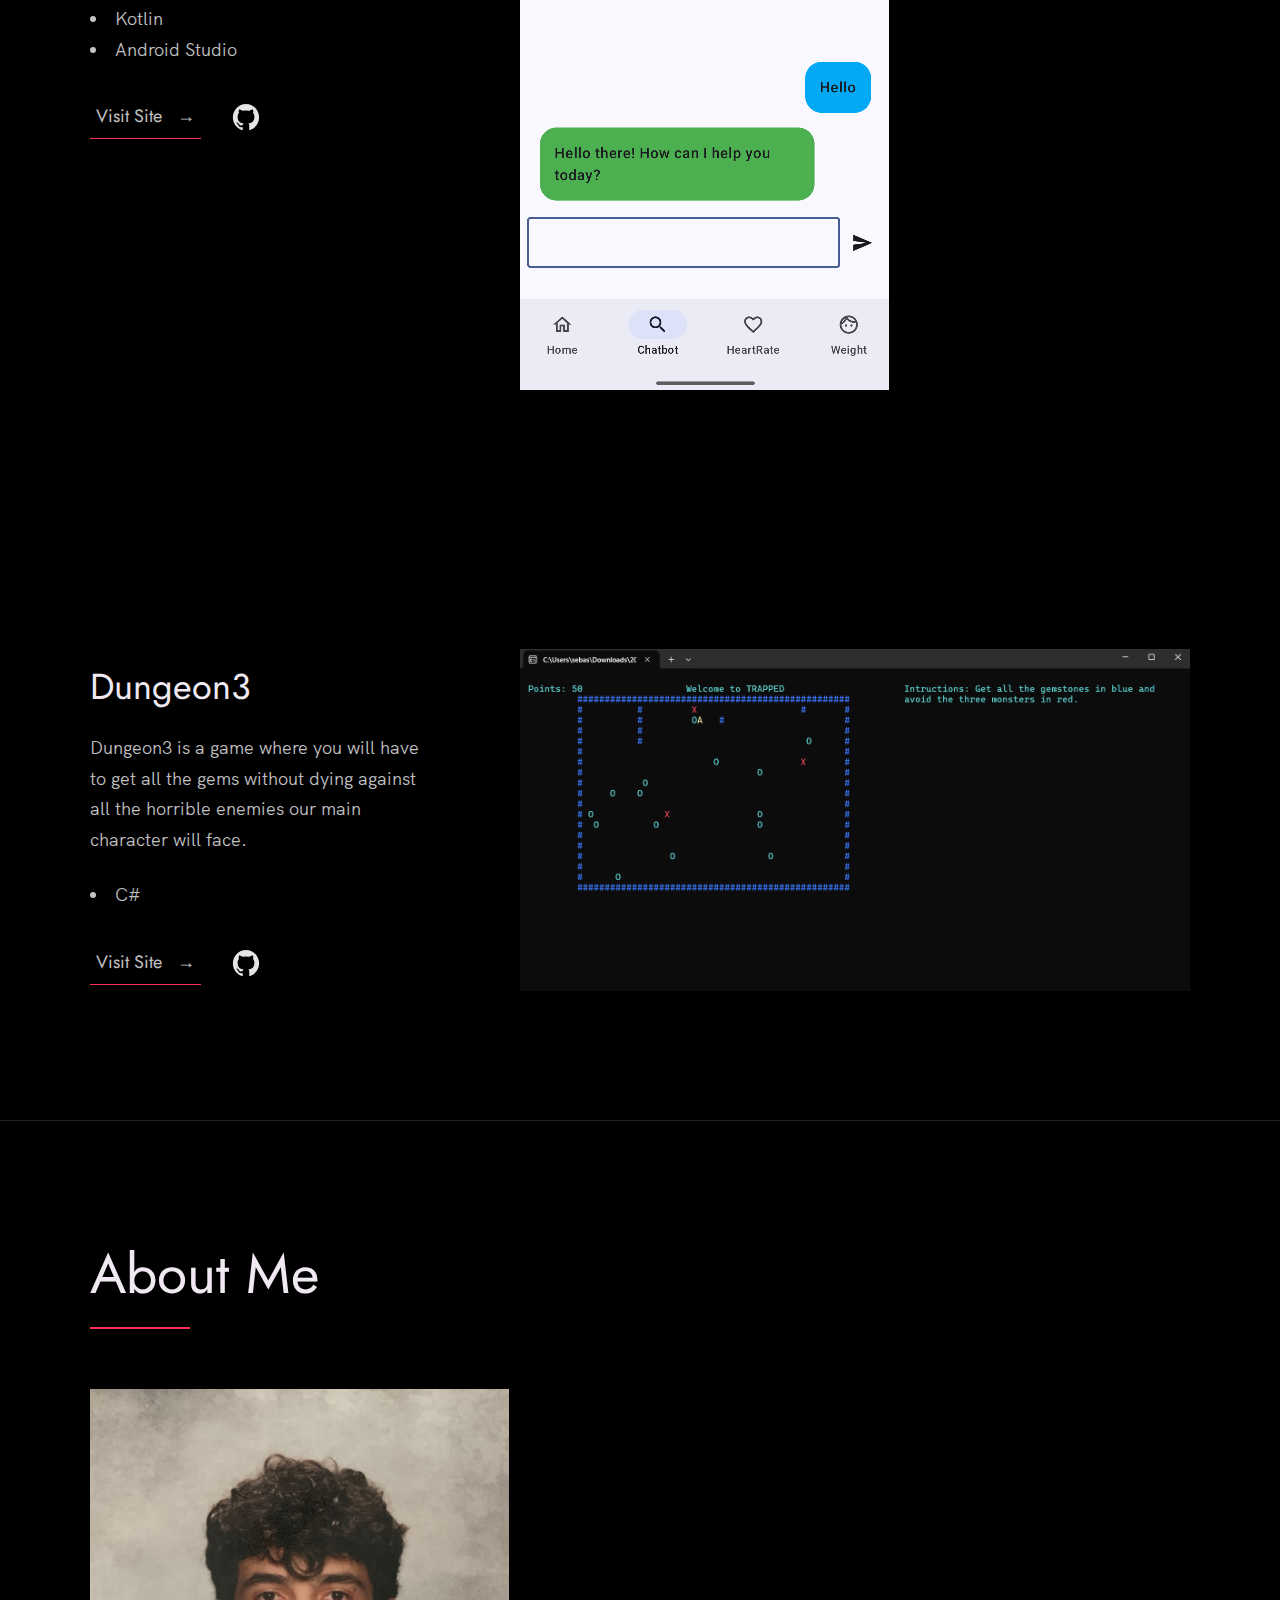
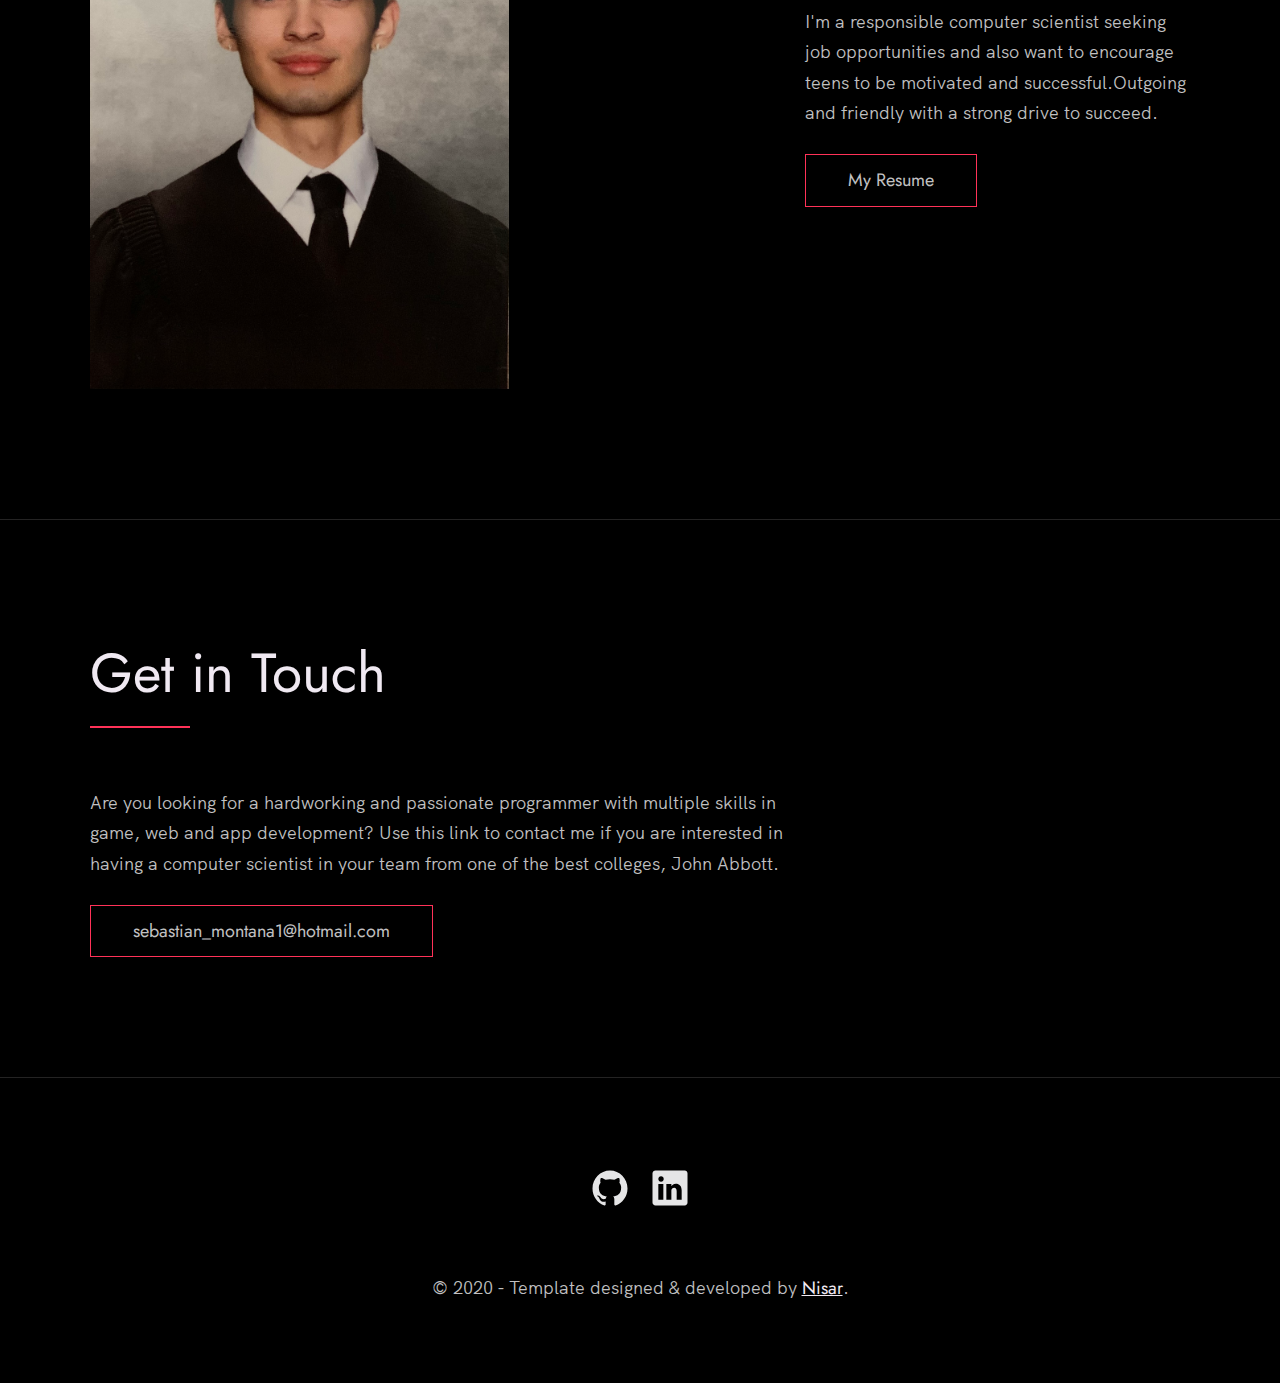
==== commit be669245: "background changed" ====
--- a/index.html
+++ b/index.html
@@ -236,7 +236,7 @@
         </li>
     
         <li class="footer__social-link-item">
-          <a href="https://www.linkedin.com/in/nisar-hassan-naqvi-413466199/">
+          <a href="https://www.linkedin.com/in/seb-montana/">
             <img src="./images/linkedin.svg" title="Link to Linkedin Profile" class="footer__social-image" alt="Linkedin">
           </a>
         </li>
--- a/index.css
+++ b/index.css
@@ -405,7 +405,7 @@
 
 .header {
     background: linear-gradient(rgba(0,0,0, .1), rgba(0,0,0, .4)), 
-        url('./images/angelfall.png');
+        url('./images/header.jpg');
     height: 100vh;
     background-size: cover;
     background-position: center;
